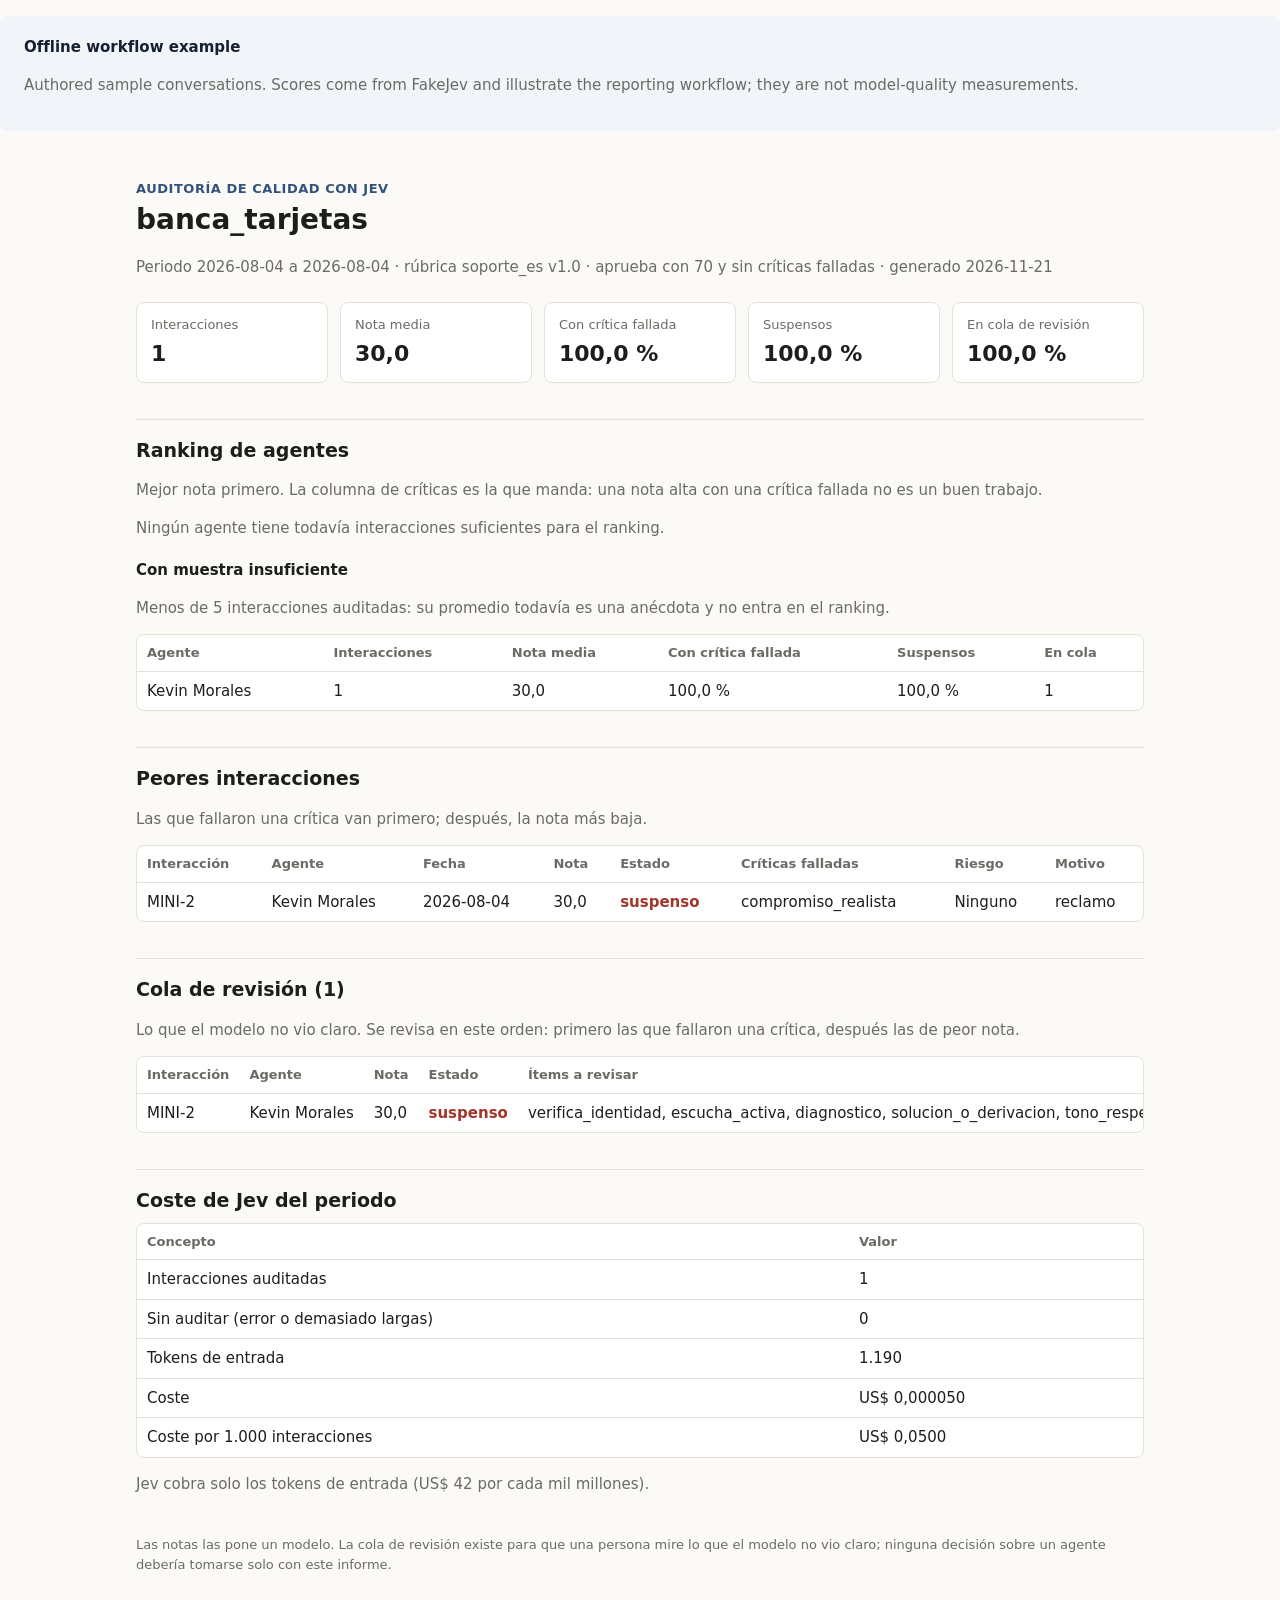
==== docs/examples/sample-report.html @ e15409d4 "docs: show a reproducible quality report with evaluation limits" ====
<!DOCTYPE html>
<html lang="es">
<head>
<meta charset="utf-8">
<meta name="viewport" content="width=device-width, initial-scale=1">
<title>Calidad · banca_tarjetas</title>
<style>
:root{--fondo:#fbfaf7;--texto:#1d1d1b;--suave:#6b6a64;--linea:#e4e1d8;--caja:#fff;--bien:#2f6f4f;--mal:#a3362a;--acento:#35527a}
@media (prefers-color-scheme:dark){:root{--fondo:#17181a;--texto:#ecebe6;--suave:#a19f97;--linea:#33342f;--caja:#1f2023;--bien:#7cc49c;--mal:#ef8a7c;--acento:#9db8e0}}
*{box-sizing:border-box}
body{margin:0;background:var(--fondo);color:var(--texto);font:15px/1.5 system-ui,-apple-system,"Segoe UI",Roboto,sans-serif}
main{max-width:1040px;margin:0 auto;padding:32px 16px 48px}
h1{font-size:28px;margin:0 0 4px}
h2{font-size:19px;margin:36px 0 8px;padding-top:16px;border-top:1px solid var(--linea)}
h3{font-size:15px;margin:20px 0 6px}
.sobre{margin:0;color:var(--acento);font-size:13px;font-weight:600;letter-spacing:.04em;text-transform:uppercase}
.meta,.vacio,footer,section>p{color:var(--suave)}
.resumen{display:grid;grid-template-columns:repeat(auto-fit,minmax(150px,1fr));gap:12px;margin:24px 0 0}
.resumen div{background:var(--caja);border:1px solid var(--linea);border-radius:8px;padding:12px 14px}
.resumen dt{color:var(--suave);font-size:13px}
.resumen dd{margin:2px 0 0;font-size:22px;font-weight:600;font-variant-numeric:tabular-nums}
.tabla{overflow-x:auto;border:1px solid var(--linea);border-radius:8px;background:var(--caja)}
table{border-collapse:collapse;width:100%;font-variant-numeric:tabular-nums}
th,td{padding:8px 10px;text-align:left;border-bottom:1px solid var(--linea);white-space:nowrap}
th{font-size:13px;color:var(--suave);font-weight:600}
tr:last-child td{border-bottom:0}
.estado{font-weight:600}.estado.bien{color:var(--bien)}.estado.mal{color:var(--mal)}
footer{margin-top:40px;font-size:13px}
</style>
</head>
<body><section style="padding:20px 24px;background:#f1f5f9;color:#172033;border-radius:8px;margin:16px 0"><strong>Offline workflow example</strong><p>Authored sample conversations. Scores come from FakeJev and illustrate the reporting workflow; they are not model-quality measurements.</p></section>
<main>
<header>
<p class="sobre">Auditoría de calidad con Jev</p>
<h1>banca_tarjetas</h1>
<p class="meta">Periodo 2026-08-04 a 2026-08-04 · rúbrica soporte_es v1.0 · aprueba con 70 y sin críticas falladas · generado 2026-11-21</p>
</header>
<dl class="resumen"><div><dt>Interacciones</dt><dd>1</dd></div><div><dt>Nota media</dt><dd>30,0</dd></div><div><dt>Con crítica fallada</dt><dd>100,0 %</dd></div><div><dt>Suspensos</dt><dd>100,0 %</dd></div><div><dt>En cola de revisión</dt><dd>100,0 %</dd></div></dl>
<section><h2>Ranking de agentes</h2><p>Mejor nota primero. La columna de críticas es la que manda: una nota alta con una crítica fallada no es un buen trabajo.</p><p class="vacio">Ningún agente tiene todavía interacciones suficientes para el ranking.</p><h3>Con muestra insuficiente</h3><p>Menos de 5 interacciones auditadas: su promedio todavía es una anécdota y no entra en el ranking.</p><div class="tabla"><table><thead><tr><th>Agente</th><th>Interacciones</th><th>Nota media</th><th>Con crítica fallada</th><th>Suspensos</th><th>En cola</th></tr></thead><tbody><tr><td>Kevin Morales</td><td>1</td><td>30,0</td><td>100,0 %</td><td>100,0 %</td><td>1</td></tr></tbody></table></div></section><section><h2>Peores interacciones</h2><p>Las que fallaron una crítica van primero; después, la nota más baja.</p><div class="tabla"><table><thead><tr><th>Interacción</th><th>Agente</th><th>Fecha</th><th>Nota</th><th>Estado</th><th>Críticas falladas</th><th>Riesgo</th><th>Motivo</th></tr></thead><tbody><tr><td>MINI-2</td><td>Kevin Morales</td><td>2026-08-04</td><td>30,0</td><td><span class="estado mal">suspenso</span></td><td>compromiso_realista</td><td>Ninguno</td><td>reclamo</td></tr></tbody></table></div></section><section><h2>Cola de revisión (1)</h2><p>Lo que el modelo no vio claro. Se revisa en este orden: primero las que fallaron una crítica, después las de peor nota.</p><div class="tabla"><table><thead><tr><th>Interacción</th><th>Agente</th><th>Nota</th><th>Estado</th><th>Ítems a revisar</th><th>Motivo</th></tr></thead><tbody><tr><td>MINI-2</td><td>Kevin Morales</td><td>30,0</td><td><span class="estado mal">suspenso</span></td><td>verifica_identidad, escucha_activa, diagnostico, solucion_o_derivacion, tono_respetuoso, compromiso_realista, cierre</td><td>confianza baja, probabilidad ambigua</td></tr></tbody></table></div></section><section><h2>Coste de Jev del periodo</h2><div class="tabla"><table><thead><tr><th>Concepto</th><th>Valor</th></tr></thead><tbody><tr><td>Interacciones auditadas</td><td>1</td></tr><tr><td>Sin auditar (error o demasiado largas)</td><td>0</td></tr><tr><td>Tokens de entrada</td><td>1.190</td></tr><tr><td>Coste</td><td>US$ 0,000050</td></tr><tr><td>Coste por 1.000 interacciones</td><td>US$ 0,0500</td></tr></tbody></table></div><p>Jev cobra solo los tokens de entrada (US$ 42 por cada mil millones).</p></section>
<footer>Las notas las pone un modelo. La cola de revisión existe para que una persona mire lo que el modelo no vio claro; ninguna decisión sobre un agente debería tomarse solo con este informe.</footer>
</main>
</body>
</html>
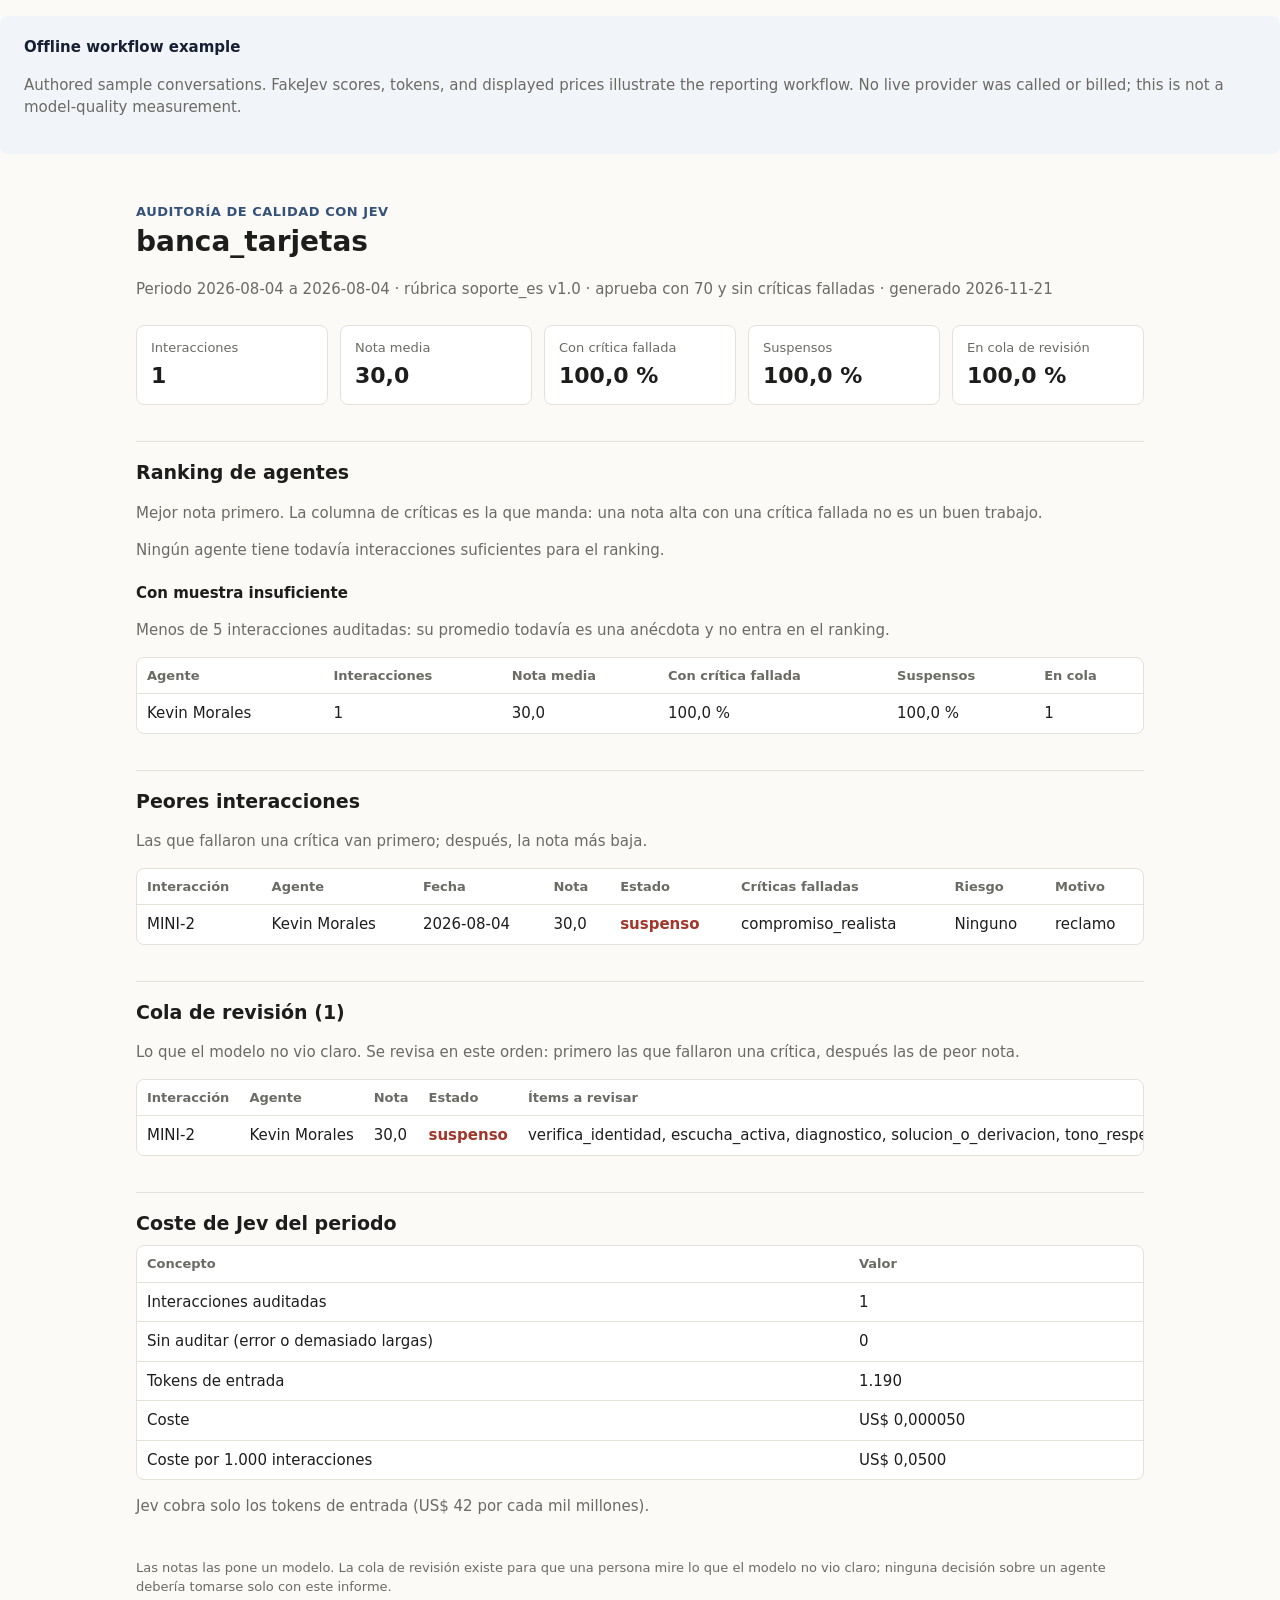
==== commit 003f202c: "docs(case-study): record all campaign outputs and five measured CLI runs Document the offline scope " ====
--- a/docs/examples/sample-report.html
+++ b/docs/examples/sample-report.html
@@ -1,43 +1,43 @@
-<!DOCTYPE html>
-<html lang="es">
-<head>
-<meta charset="utf-8">
-<meta name="viewport" content="width=device-width, initial-scale=1">
-<title>Calidad · banca_tarjetas</title>
-<style>
-:root{--fondo:#fbfaf7;--texto:#1d1d1b;--suave:#6b6a64;--linea:#e4e1d8;--caja:#fff;--bien:#2f6f4f;--mal:#a3362a;--acento:#35527a}
-@media (prefers-color-scheme:dark){:root{--fondo:#17181a;--texto:#ecebe6;--suave:#a19f97;--linea:#33342f;--caja:#1f2023;--bien:#7cc49c;--mal:#ef8a7c;--acento:#9db8e0}}
-*{box-sizing:border-box}
-body{margin:0;background:var(--fondo);color:var(--texto);font:15px/1.5 system-ui,-apple-system,"Segoe UI",Roboto,sans-serif}
-main{max-width:1040px;margin:0 auto;padding:32px 16px 48px}
-h1{font-size:28px;margin:0 0 4px}
-h2{font-size:19px;margin:36px 0 8px;padding-top:16px;border-top:1px solid var(--linea)}
-h3{font-size:15px;margin:20px 0 6px}
-.sobre{margin:0;color:var(--acento);font-size:13px;font-weight:600;letter-spacing:.04em;text-transform:uppercase}
-.meta,.vacio,footer,section>p{color:var(--suave)}
-.resumen{display:grid;grid-template-columns:repeat(auto-fit,minmax(150px,1fr));gap:12px;margin:24px 0 0}
-.resumen div{background:var(--caja);border:1px solid var(--linea);border-radius:8px;padding:12px 14px}
-.resumen dt{color:var(--suave);font-size:13px}
-.resumen dd{margin:2px 0 0;font-size:22px;font-weight:600;font-variant-numeric:tabular-nums}
-.tabla{overflow-x:auto;border:1px solid var(--linea);border-radius:8px;background:var(--caja)}
-table{border-collapse:collapse;width:100%;font-variant-numeric:tabular-nums}
-th,td{padding:8px 10px;text-align:left;border-bottom:1px solid var(--linea);white-space:nowrap}
-th{font-size:13px;color:var(--suave);font-weight:600}
-tr:last-child td{border-bottom:0}
-.estado{font-weight:600}.estado.bien{color:var(--bien)}.estado.mal{color:var(--mal)}
-footer{margin-top:40px;font-size:13px}
-</style>
-</head>
-<body><section style="padding:20px 24px;background:#f1f5f9;color:#172033;border-radius:8px;margin:16px 0"><strong>Offline workflow example</strong><p>Authored sample conversations. Scores come from FakeJev and illustrate the reporting workflow; they are not model-quality measurements.</p></section>
-<main>
-<header>
-<p class="sobre">Auditoría de calidad con Jev</p>
-<h1>banca_tarjetas</h1>
-<p class="meta">Periodo 2026-08-04 a 2026-08-04 · rúbrica soporte_es v1.0 · aprueba con 70 y sin críticas falladas · generado 2026-11-21</p>
-</header>
-<dl class="resumen"><div><dt>Interacciones</dt><dd>1</dd></div><div><dt>Nota media</dt><dd>30,0</dd></div><div><dt>Con crítica fallada</dt><dd>100,0 %</dd></div><div><dt>Suspensos</dt><dd>100,0 %</dd></div><div><dt>En cola de revisión</dt><dd>100,0 %</dd></div></dl>
-<section><h2>Ranking de agentes</h2><p>Mejor nota primero. La columna de críticas es la que manda: una nota alta con una crítica fallada no es un buen trabajo.</p><p class="vacio">Ningún agente tiene todavía interacciones suficientes para el ranking.</p><h3>Con muestra insuficiente</h3><p>Menos de 5 interacciones auditadas: su promedio todavía es una anécdota y no entra en el ranking.</p><div class="tabla"><table><thead><tr><th>Agente</th><th>Interacciones</th><th>Nota media</th><th>Con crítica fallada</th><th>Suspensos</th><th>En cola</th></tr></thead><tbody><tr><td>Kevin Morales</td><td>1</td><td>30,0</td><td>100,0 %</td><td>100,0 %</td><td>1</td></tr></tbody></table></div></section><section><h2>Peores interacciones</h2><p>Las que fallaron una crítica van primero; después, la nota más baja.</p><div class="tabla"><table><thead><tr><th>Interacción</th><th>Agente</th><th>Fecha</th><th>Nota</th><th>Estado</th><th>Críticas falladas</th><th>Riesgo</th><th>Motivo</th></tr></thead><tbody><tr><td>MINI-2</td><td>Kevin Morales</td><td>2026-08-04</td><td>30,0</td><td><span class="estado mal">suspenso</span></td><td>compromiso_realista</td><td>Ninguno</td><td>reclamo</td></tr></tbody></table></div></section><section><h2>Cola de revisión (1)</h2><p>Lo que el modelo no vio claro. Se revisa en este orden: primero las que fallaron una crítica, después las de peor nota.</p><div class="tabla"><table><thead><tr><th>Interacción</th><th>Agente</th><th>Nota</th><th>Estado</th><th>Ítems a revisar</th><th>Motivo</th></tr></thead><tbody><tr><td>MINI-2</td><td>Kevin Morales</td><td>30,0</td><td><span class="estado mal">suspenso</span></td><td>verifica_identidad, escucha_activa, diagnostico, solucion_o_derivacion, tono_respetuoso, compromiso_realista, cierre</td><td>confianza baja, probabilidad ambigua</td></tr></tbody></table></div></section><section><h2>Coste de Jev del periodo</h2><div class="tabla"><table><thead><tr><th>Concepto</th><th>Valor</th></tr></thead><tbody><tr><td>Interacciones auditadas</td><td>1</td></tr><tr><td>Sin auditar (error o demasiado largas)</td><td>0</td></tr><tr><td>Tokens de entrada</td><td>1.190</td></tr><tr><td>Coste</td><td>US$ 0,000050</td></tr><tr><td>Coste por 1.000 interacciones</td><td>US$ 0,0500</td></tr></tbody></table></div><p>Jev cobra solo los tokens de entrada (US$ 42 por cada mil millones).</p></section>
-<footer>Las notas las pone un modelo. La cola de revisión existe para que una persona mire lo que el modelo no vio claro; ninguna decisión sobre un agente debería tomarse solo con este informe.</footer>
-</main>
-</body>
-</html>
+<!DOCTYPE html>
+<html lang="es">
+<head>
+<meta charset="utf-8">
+<meta name="viewport" content="width=device-width, initial-scale=1">
+<title>Calidad · banca_tarjetas</title>
+<style>
+:root{--fondo:#fbfaf7;--texto:#1d1d1b;--suave:#6b6a64;--linea:#e4e1d8;--caja:#fff;--bien:#2f6f4f;--mal:#a3362a;--acento:#35527a}
+@media (prefers-color-scheme:dark){:root{--fondo:#17181a;--texto:#ecebe6;--suave:#a19f97;--linea:#33342f;--caja:#1f2023;--bien:#7cc49c;--mal:#ef8a7c;--acento:#9db8e0}}
+*{box-sizing:border-box}
+body{margin:0;background:var(--fondo);color:var(--texto);font:15px/1.5 system-ui,-apple-system,"Segoe UI",Roboto,sans-serif}
+main{max-width:1040px;margin:0 auto;padding:32px 16px 48px}
+h1{font-size:28px;margin:0 0 4px}
+h2{font-size:19px;margin:36px 0 8px;padding-top:16px;border-top:1px solid var(--linea)}
+h3{font-size:15px;margin:20px 0 6px}
+.sobre{margin:0;color:var(--acento);font-size:13px;font-weight:600;letter-spacing:.04em;text-transform:uppercase}
+.meta,.vacio,footer,section>p{color:var(--suave)}
+.resumen{display:grid;grid-template-columns:repeat(auto-fit,minmax(150px,1fr));gap:12px;margin:24px 0 0}
+.resumen div{background:var(--caja);border:1px solid var(--linea);border-radius:8px;padding:12px 14px}
+.resumen dt{color:var(--suave);font-size:13px}
+.resumen dd{margin:2px 0 0;font-size:22px;font-weight:600;font-variant-numeric:tabular-nums}
+.tabla{overflow-x:auto;border:1px solid var(--linea);border-radius:8px;background:var(--caja)}
+table{border-collapse:collapse;width:100%;font-variant-numeric:tabular-nums}
+th,td{padding:8px 10px;text-align:left;border-bottom:1px solid var(--linea);white-space:nowrap}
+th{font-size:13px;color:var(--suave);font-weight:600}
+tr:last-child td{border-bottom:0}
+.estado{font-weight:600}.estado.bien{color:var(--bien)}.estado.mal{color:var(--mal)}
+footer{margin-top:40px;font-size:13px}
+</style>
+</head>
+<body><section style="padding:20px 24px;background:#f1f5f9;color:#172033;border-radius:8px;margin:16px 0"><strong>Offline workflow example</strong><p>Authored sample conversations. FakeJev scores, tokens, and displayed prices illustrate the reporting workflow. No live provider was called or billed; this is not a model-quality measurement.</p></section>
+<main>
+<header>
+<p class="sobre">Auditoría de calidad con Jev</p>
+<h1>banca_tarjetas</h1>
+<p class="meta">Periodo 2026-08-04 a 2026-08-04 · rúbrica soporte_es v1.0 · aprueba con 70 y sin críticas falladas · generado 2026-11-21</p>
+</header>
+<dl class="resumen"><div><dt>Interacciones</dt><dd>1</dd></div><div><dt>Nota media</dt><dd>30,0</dd></div><div><dt>Con crítica fallada</dt><dd>100,0 %</dd></div><div><dt>Suspensos</dt><dd>100,0 %</dd></div><div><dt>En cola de revisión</dt><dd>100,0 %</dd></div></dl>
+<section><h2>Ranking de agentes</h2><p>Mejor nota primero. La columna de críticas es la que manda: una nota alta con una crítica fallada no es un buen trabajo.</p><p class="vacio">Ningún agente tiene todavía interacciones suficientes para el ranking.</p><h3>Con muestra insuficiente</h3><p>Menos de 5 interacciones auditadas: su promedio todavía es una anécdota y no entra en el ranking.</p><div class="tabla"><table><thead><tr><th>Agente</th><th>Interacciones</th><th>Nota media</th><th>Con crítica fallada</th><th>Suspensos</th><th>En cola</th></tr></thead><tbody><tr><td>Kevin Morales</td><td>1</td><td>30,0</td><td>100,0 %</td><td>100,0 %</td><td>1</td></tr></tbody></table></div></section><section><h2>Peores interacciones</h2><p>Las que fallaron una crítica van primero; después, la nota más baja.</p><div class="tabla"><table><thead><tr><th>Interacción</th><th>Agente</th><th>Fecha</th><th>Nota</th><th>Estado</th><th>Críticas falladas</th><th>Riesgo</th><th>Motivo</th></tr></thead><tbody><tr><td>MINI-2</td><td>Kevin Morales</td><td>2026-08-04</td><td>30,0</td><td><span class="estado mal">suspenso</span></td><td>compromiso_realista</td><td>Ninguno</td><td>reclamo</td></tr></tbody></table></div></section><section><h2>Cola de revisión (1)</h2><p>Lo que el modelo no vio claro. Se revisa en este orden: primero las que fallaron una crítica, después las de peor nota.</p><div class="tabla"><table><thead><tr><th>Interacción</th><th>Agente</th><th>Nota</th><th>Estado</th><th>Ítems a revisar</th><th>Motivo</th></tr></thead><tbody><tr><td>MINI-2</td><td>Kevin Morales</td><td>30,0</td><td><span class="estado mal">suspenso</span></td><td>verifica_identidad, escucha_activa, diagnostico, solucion_o_derivacion, tono_respetuoso, compromiso_realista, cierre</td><td>confianza baja, probabilidad ambigua</td></tr></tbody></table></div></section><section><h2>Coste de Jev del periodo</h2><div class="tabla"><table><thead><tr><th>Concepto</th><th>Valor</th></tr></thead><tbody><tr><td>Interacciones auditadas</td><td>1</td></tr><tr><td>Sin auditar (error o demasiado largas)</td><td>0</td></tr><tr><td>Tokens de entrada</td><td>1.190</td></tr><tr><td>Coste</td><td>US$ 0,000050</td></tr><tr><td>Coste por 1.000 interacciones</td><td>US$ 0,0500</td></tr></tbody></table></div><p>Jev cobra solo los tokens de entrada (US$ 42 por cada mil millones).</p></section>
+<footer>Las notas las pone un modelo. La cola de revisión existe para que una persona mire lo que el modelo no vio claro; ninguna decisión sobre un agente debería tomarse solo con este informe.</footer>
+</main>
+</body>
+</html>
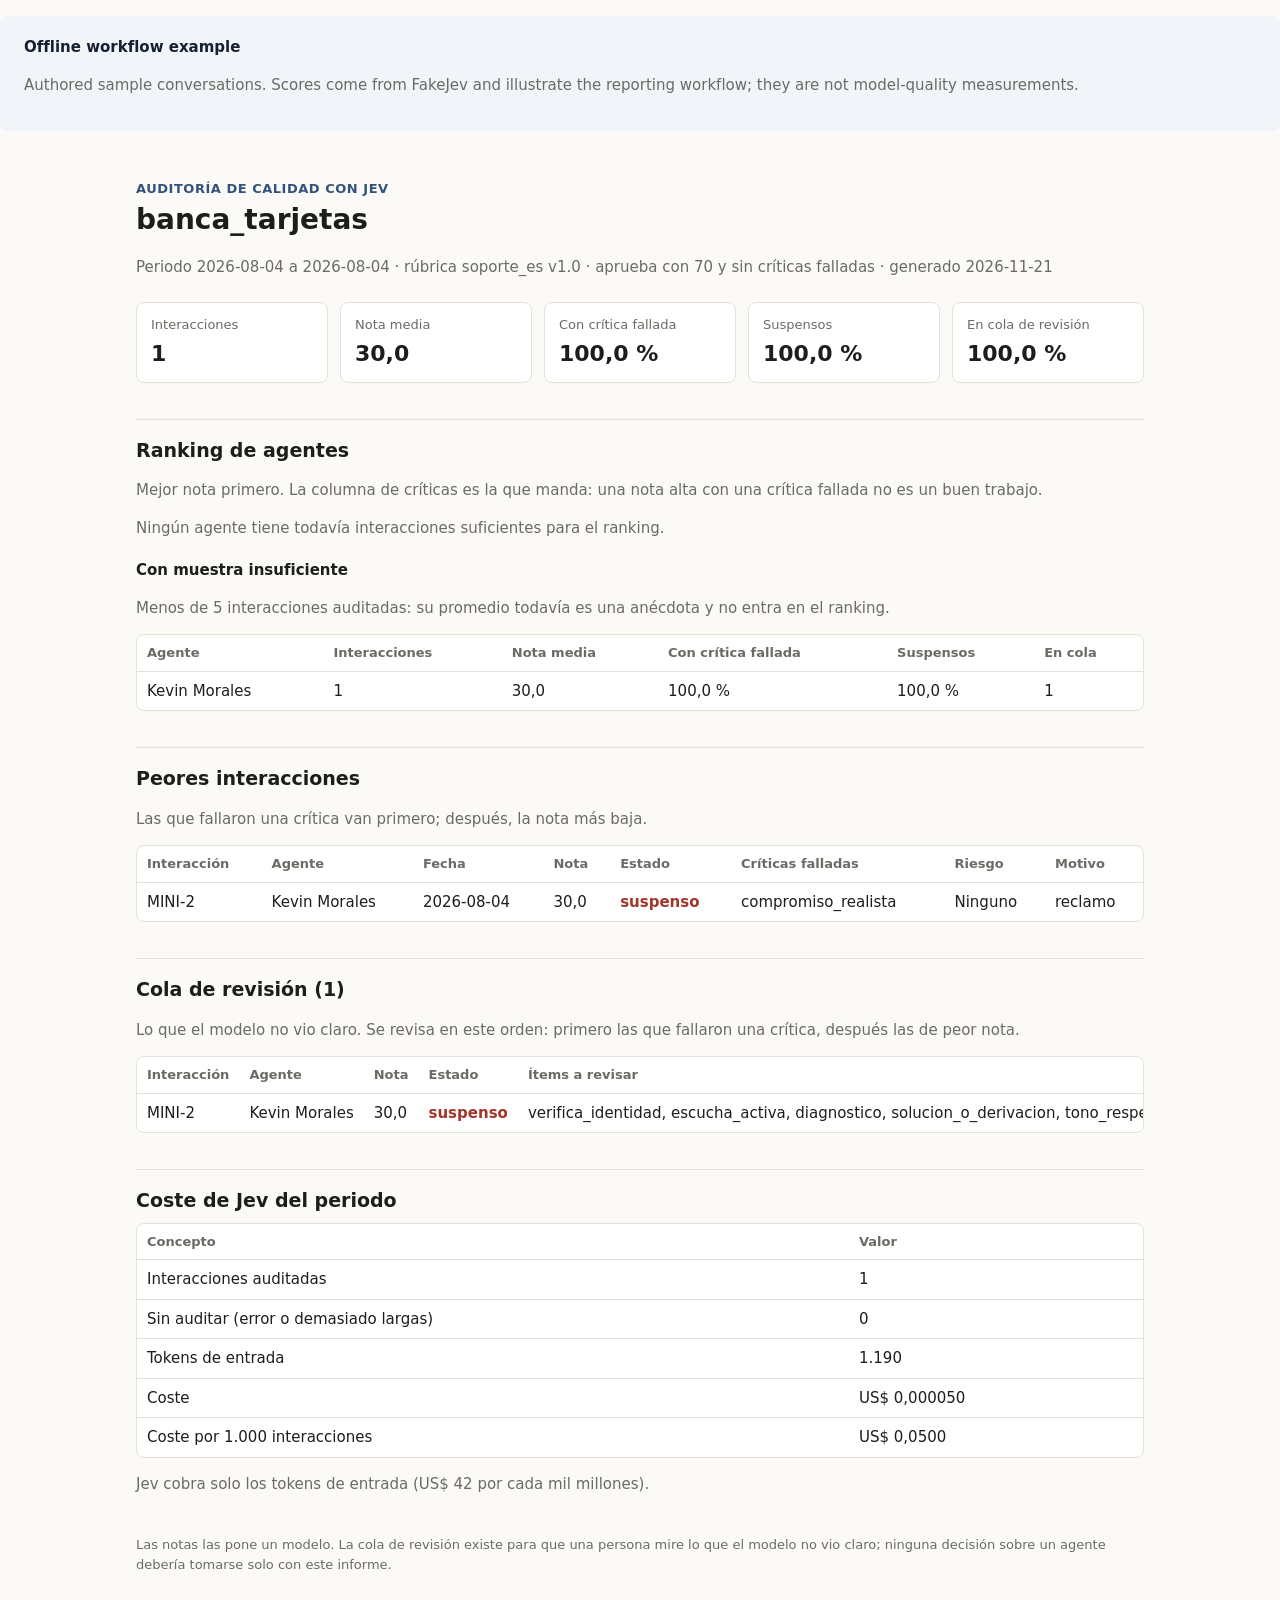
==== commit f31e169e: "Merge reviewed delivery policy (#2) Preserve the separate format, workflow, CI and retarget-fix comm" ====
--- a/docs/examples/sample-report.html
+++ b/docs/examples/sample-report.html
@@ -28,7 +28,7 @@
 footer{margin-top:40px;font-size:13px}
 </style>
 </head>
-<body><section style="padding:20px 24px;background:#f1f5f9;color:#172033;border-radius:8px;margin:16px 0"><strong>Offline workflow example</strong><p>Authored sample conversations. FakeJev scores, tokens, and displayed prices illustrate the reporting workflow. No live provider was called or billed; this is not a model-quality measurement.</p></section>
+<body><section style="padding:20px 24px;background:#f1f5f9;color:#172033;border-radius:8px;margin:16px 0"><strong>Offline workflow example</strong><p>Authored sample conversations. Scores come from FakeJev and illustrate the reporting workflow; they are not model-quality measurements.</p></section>
 <main>
 <header>
 <p class="sobre">Auditoría de calidad con Jev</p>
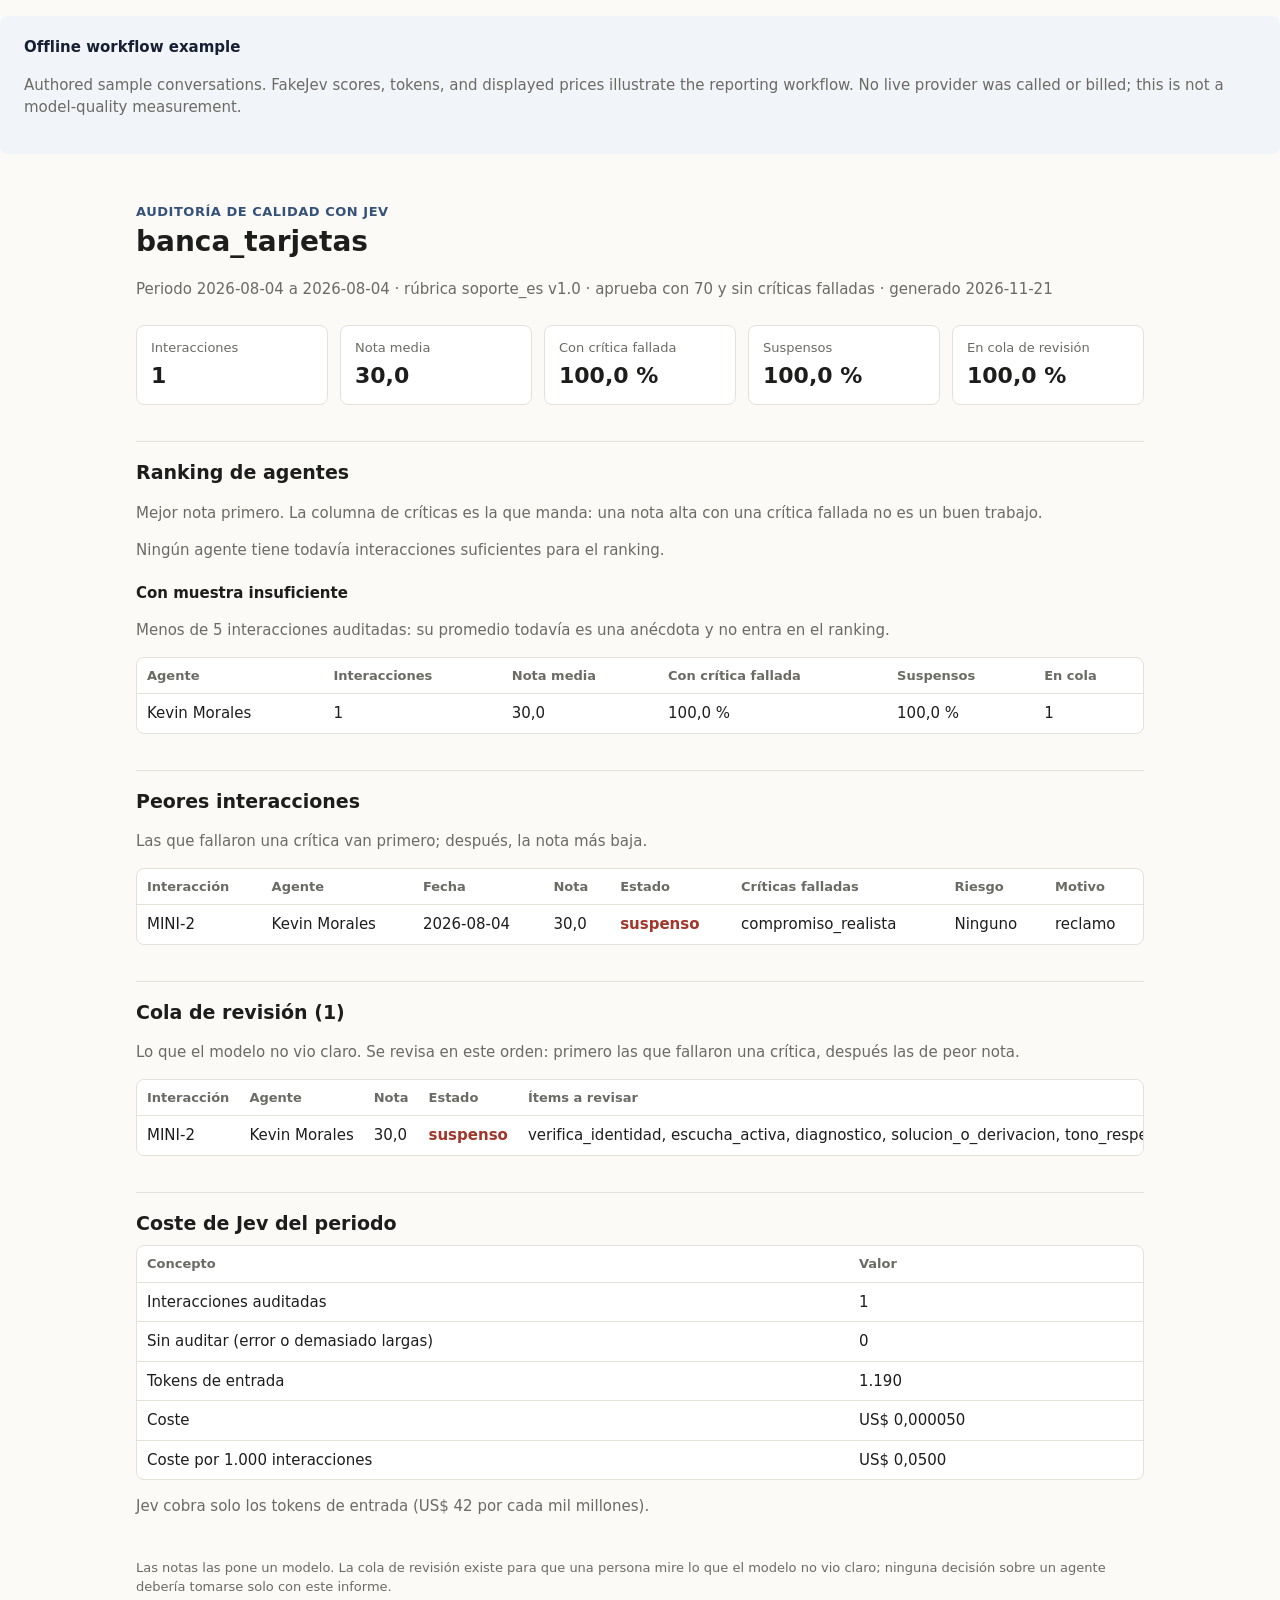
==== commit c1c09c02: "Merge complete campaign reporting and measured offline case (#4) All required product checks, source" ====
--- a/docs/examples/sample-report.html
+++ b/docs/examples/sample-report.html
@@ -28,7 +28,7 @@
 footer{margin-top:40px;font-size:13px}
 </style>
 </head>
-<body><section style="padding:20px 24px;background:#f1f5f9;color:#172033;border-radius:8px;margin:16px 0"><strong>Offline workflow example</strong><p>Authored sample conversations. Scores come from FakeJev and illustrate the reporting workflow; they are not model-quality measurements.</p></section>
+<body><section style="padding:20px 24px;background:#f1f5f9;color:#172033;border-radius:8px;margin:16px 0"><strong>Offline workflow example</strong><p>Authored sample conversations. FakeJev scores, tokens, and displayed prices illustrate the reporting workflow. No live provider was called or billed; this is not a model-quality measurement.</p></section>
 <main>
 <header>
 <p class="sobre">Auditoría de calidad con Jev</p>
